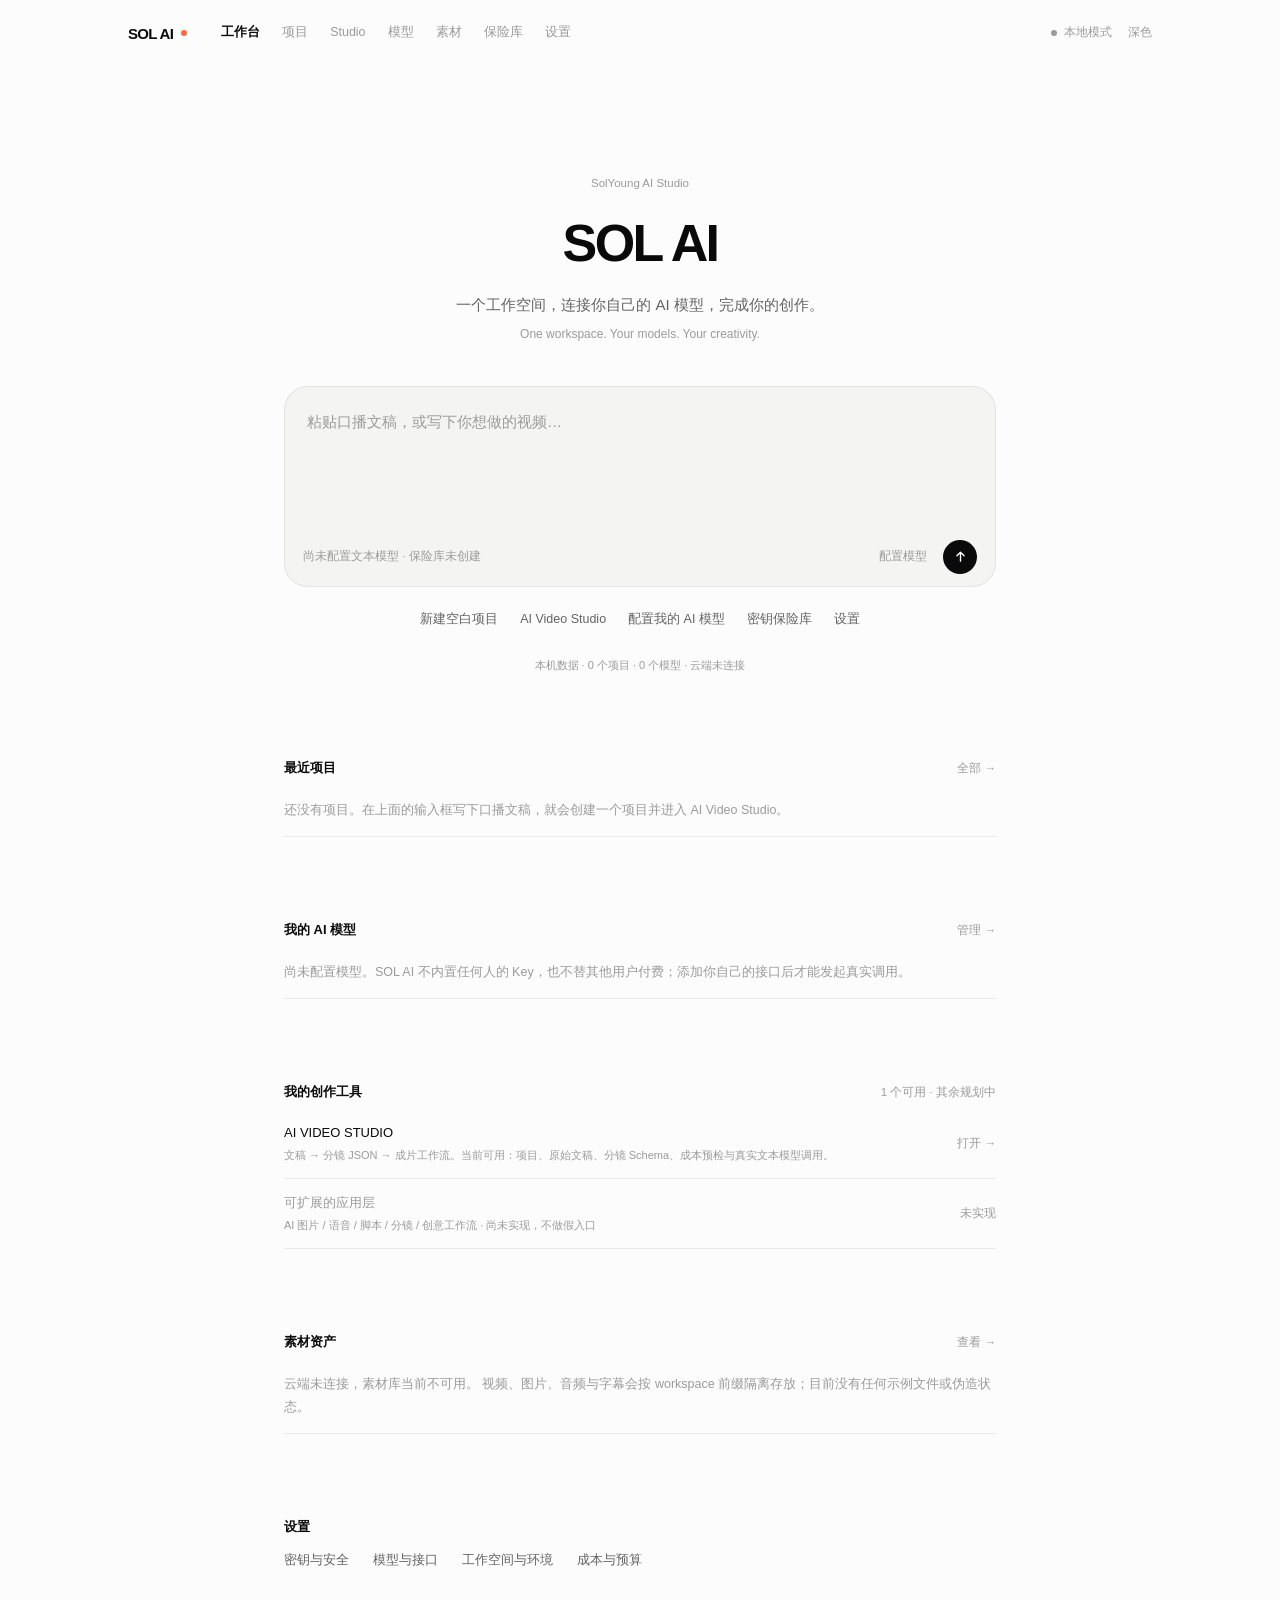
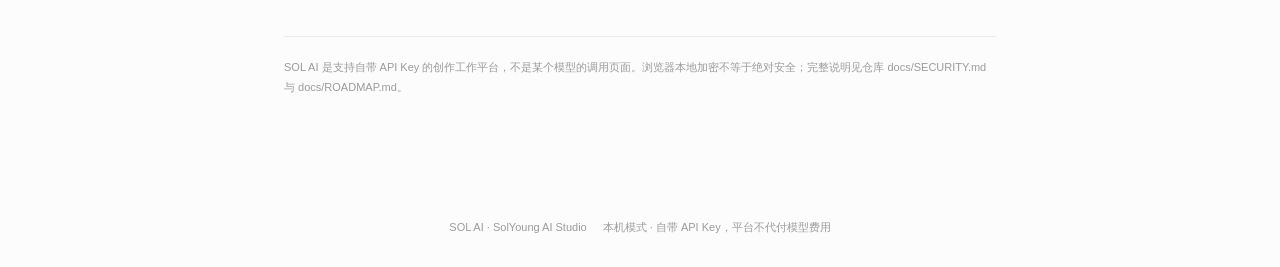
==== index.html @ acb5fea0 "deploy: SOL AI build 2026-11-08T14:30:16.575Z" ====
<!doctype html>
<html lang="zh-CN">
  <head>
    <meta charset="UTF-8" />
    <meta name="viewport" content="width=device-width, initial-scale=1.0" />
    <meta name="theme-color" content="#FCFCFC" />
    <meta name="description" content="SOL AI — SolYoung AI Studio. One workspace. Your models. Your creativity. A BYOK AI creation platform." />
    <title>SOL AI — SolYoung AI Studio</title>
    <!-- System font stack only: no external font requests, no render-blocking downloads. -->
    <link rel="icon" href="data:image/svg+xml,%3Csvg xmlns='http://www.w3.org/2000/svg' viewBox='0 0 32 32'%3E%3Crect width='32' height='32' rx='8' fill='%230A0A0A'/%3E%3Ccircle cx='16' cy='16' r='7' fill='none' stroke='%23FCFCFC' stroke-width='2'/%3E%3C/svg%3E" />
    <script type="module" crossorigin src="/assets/index-BWd-S0ZY.js"></script>
    <link rel="stylesheet" crossorigin href="/assets/index-D6y4EsWR.css">
  </head>
  <body>
    <div id="root"></div>
  </body>
</html>
---- assets/index-D6y4EsWR.css ----
:root{--bg: #fcfcfc;--bg-soft: #f4f4f3;--bg-raised: #f7f7f6;--surface: #ffffff;--ink: #0a0a0a;--ink-soft: #636363;--ink-faint: #9b9b9b;--line: rgba(0, 0, 0, .07);--line-strong: rgba(0, 0, 0, .14);--accent: #0a0a0a;--accent-hover: #333333;--on-accent: #ffffff;--accent-bright: #ff6a3d;--accent-wash: transparent;--accent-line: var(--line-strong);--ok: #2c6b4b;--ok-wash: transparent;--warn: #8a6a20;--warn-wash: transparent;--err: #b23b32;--err-wash: transparent;--font-display: "Inter", -apple-system, BlinkMacSystemFont, "Segoe UI", "PingFang SC", "Hiragino Sans GB", "Microsoft YaHei", sans-serif;--font-body: "Inter", -apple-system, BlinkMacSystemFont, "Segoe UI", "PingFang SC", "Hiragino Sans GB", "Microsoft YaHei", sans-serif;--font-serif: var(--font-body);--font-mono: ui-monospace, "SF Mono", SFMono-Regular, Menlo, Consolas, monospace;--ease: cubic-bezier(.22, 1, .36, 1);--t-fast: .16s var(--ease);--t-mid: .28s var(--ease);--radius: 12px}:root[data-theme=dark]{--bg: #0b0b0b;--bg-soft: #171717;--bg-raised: #141414;--surface: #101010;--ink: #f5f5f4;--ink-soft: #a1a1a1;--ink-faint: #707070;--line: rgba(255, 255, 255, .09);--line-strong: rgba(255, 255, 255, .18);--accent: #f5f5f4;--accent-hover: #d4d4d4;--on-accent: #0b0b0b;--ok: #7dbf9c;--warn: #d8b56a;--err: #ef8b82}*{box-sizing:border-box}html,body,#root{height:100%}body{margin:0;background:var(--bg);color:var(--ink);font-family:var(--font-body);font-size:14px;font-weight:400;line-height:1.7;-webkit-font-smoothing:antialiased;text-rendering:optimizeLegibility;transition:background var(--t-mid),color var(--t-mid)}::selection{background:var(--ink);color:var(--bg)}a{color:inherit;text-decoration:none}button,input,select,textarea{font:inherit;color:inherit}button{cursor:pointer;background:none;border:0;padding:0}button:disabled{cursor:not-allowed;opacity:.4}:focus-visible{outline:2px solid var(--ink-soft);outline-offset:3px;border-radius:4px}.display{font-family:var(--font-display);font-weight:600;line-height:1.18;letter-spacing:-.035em}.serif{font-family:var(--font-body);font-weight:400}.mono{font-family:var(--font-mono);font-size:.92em}.eyebrow{font-family:var(--font-body);font-weight:500;font-size:11.5px;letter-spacing:0;text-transform:none;color:var(--ink-faint)}.accent{color:var(--accent)}.muted{color:var(--ink-soft)}.faint{color:var(--ink-faint)}.shell{display:flex;flex-direction:column;min-height:100%}.topbar{position:sticky;top:0;z-index:20;background:color-mix(in srgb,var(--bg) 88%,transparent);-webkit-backdrop-filter:blur(12px);backdrop-filter:blur(12px)}.topbar-inner{max-width:1080px;margin:0 auto;height:66px;padding:0 28px;display:flex;align-items:center;gap:34px}.brand{display:flex;align-items:center;gap:8px;flex:0 0 auto}.brand-wordmark{font-size:15px;font-weight:700;letter-spacing:-.045em;line-height:1}.brand-dot{width:6px;height:6px;border-radius:50%;background:var(--accent-bright);flex:0 0 auto}.topnav{display:flex;align-items:center;gap:22px;flex:1;min-width:0}.topnav-item{font-size:12.5px;color:var(--ink-faint);white-space:nowrap;transition:color var(--t-fast)}.topnav-item:hover{color:var(--ink-soft)}.topnav-item.active{color:var(--ink);font-weight:600}.topmeta{display:flex;align-items:center;gap:16px;flex:0 0 auto}.topmeta-status{display:flex;align-items:center;gap:7px;font-size:11.5px;color:var(--ink-faint)}.topmeta-dot{width:6px;height:6px;border-radius:50%;background:var(--ink-faint)}.topmeta-dot.on{background:var(--ok)}.topmeta-dot.warn{background:var(--warn)}.text-btn{font-size:11.5px;color:var(--ink-faint);transition:color var(--t-fast);white-space:nowrap}.text-btn:hover{color:var(--ink)}.content{width:100%;max-width:760px;margin:0 auto;padding:68px 24px 120px;flex:1}.content-home{padding-top:clamp(76px,12vh,148px)}.site-foot{max-width:1080px;margin:0 auto;padding:0 28px 30px;display:flex;justify-content:space-between;gap:16px;font-size:11px;color:var(--ink-faint)}.page-head{margin-bottom:48px}.page-head>.eyebrow{display:none}.page-title{font-size:30px;font-weight:600;letter-spacing:-.035em;line-height:1.2;margin:0 0 12px}.page-lede{color:var(--ink-soft);font-size:13.5px;max-width:640px;line-height:1.85;margin:0}.home-hero{text-align:center;margin-bottom:42px}.home-kicker{font-size:11.5px;color:var(--ink-faint);margin-bottom:22px}.home-title{font-size:clamp(38px,6vw,52px);font-weight:600;letter-spacing:-.05em;line-height:1.06;margin:0 0 20px}.home-sub{font-size:15px;color:var(--ink-soft);line-height:1.8;margin:0}.home-sub-en{font-size:12px;color:var(--ink-faint);margin:6px 0 0}.composer{border:1px solid var(--line);background:var(--bg-soft);border-radius:24px;padding:18px 18px 12px;transition:border-color var(--t-fast),box-shadow var(--t-fast)}.composer:focus-within{border-color:var(--line-strong);box-shadow:0 0 0 4px #00000006}.composer-input{width:100%;min-height:92px;padding:4px 4px 8px;border:0;outline:none;background:transparent;resize:none;font-family:var(--font-body);font-size:15px;line-height:1.75;color:var(--ink)}.composer-input::placeholder{color:var(--ink-faint)}.composer-bar{display:flex;align-items:center;justify-content:space-between;gap:12px;padding-top:10px}.composer-meta{font-size:11.5px;color:var(--ink-faint)}.composer-actions{display:flex;align-items:center;gap:16px}.composer-send{width:34px;height:34px;border-radius:50%;flex:0 0 auto;background:var(--accent);color:var(--on-accent);display:grid;place-items:center;transition:background var(--t-fast)}.composer-send:hover:not(:disabled){background:var(--accent-hover)}.composer-send svg{width:17px;height:17px}.home-links{display:flex;flex-wrap:wrap;justify-content:center;gap:22px;margin-top:22px}.home-link{font-size:12.5px;color:var(--ink-soft);transition:color var(--t-fast)}.home-link:hover{color:var(--ink);text-decoration:underline;text-underline-offset:4px}.home-status{text-align:center;font-size:11px;color:var(--ink-faint);margin-top:26px}.home-error{text-align:center;font-size:12px;color:var(--err);margin-top:10px}.home-block{margin-top:82px}.home-block-head{display:flex;align-items:baseline;justify-content:space-between;gap:16px;margin-bottom:6px}.home-block-title{font-size:13px;font-weight:600;letter-spacing:0;margin:0}.home-block-more{font-size:11.5px;color:var(--ink-faint)}.home-row{display:flex;align-items:center;gap:14px;padding:13px 0;border-bottom:1px solid var(--line)}.home-row-main{flex:1;min-width:0}.home-row-name{font-size:13px;font-weight:500}.home-row-meta{font-size:11px;color:var(--ink-faint);margin-top:2px;overflow:hidden;text-overflow:ellipsis;white-space:nowrap}.home-row-action{font-size:11.5px;color:var(--ink-faint);flex:0 0 auto}.home-row-action:hover{color:var(--ink)}.home-empty{font-size:12.5px;color:var(--ink-faint);line-height:1.85;padding:14px 0;border-bottom:1px solid var(--line);margin:0}.home-foot{font-size:11px;color:var(--ink-faint);line-height:1.9;margin-top:64px;padding-top:20px;border-top:1px solid var(--line)}.section{margin-bottom:56px}.section-head{display:flex;align-items:baseline;justify-content:space-between;gap:16px;padding-bottom:10px;border-bottom:1px solid var(--line);margin-bottom:18px}.section-title{font-family:var(--font-body);font-size:13px;font-weight:600;letter-spacing:0;margin:0}.section-title .num{display:none}.section-aside{font-size:11.5px;color:var(--ink-faint)}.grid-2{display:grid;grid-template-columns:repeat(2,minmax(0,1fr));gap:30px 36px}.grid-3{display:grid;grid-template-columns:repeat(3,minmax(0,1fr));gap:24px}.grid-4{display:grid;grid-template-columns:repeat(4,minmax(0,1fr));gap:12px}.tool-card{border:0;background:transparent;padding:0;border-radius:0;display:flex;flex-direction:column;gap:8px;min-height:0;text-align:left;transition:none}.tool-card:hover{transform:none;border-color:transparent}.tool-card.primary{border-left:0}.tool-card-tag{display:none}.tool-card-title{font-family:var(--font-body);font-size:15px;font-weight:600;letter-spacing:-.01em;margin:0}.tool-card-desc{color:var(--ink-soft);font-size:12.5px;line-height:1.85}.tool-card-foot{display:flex;align-items:center;justify-content:flex-start;gap:12px;margin-top:4px;padding-top:0;border-top:0}.row{display:flex;align-items:center;gap:16px;padding:16px 0;border-bottom:1px solid var(--line)}.row:last-child{border-bottom:0}.row:hover{background:transparent}.row-main{flex:1;min-width:0}.row-name{font-weight:500;font-size:13.5px;display:flex;align-items:center;gap:9px;flex-wrap:wrap}.row-meta{font-size:11px;color:var(--ink-faint);font-family:var(--font-mono);margin-top:4px;overflow:hidden;text-overflow:ellipsis;white-space:nowrap}.row-actions{display:flex;gap:8px;flex:0 0 auto}.empty{padding:26px 0;text-align:left;color:var(--ink-soft)}.empty-title{font-family:var(--font-body);font-size:13.5px;font-weight:600;color:var(--ink);margin-bottom:6px}.empty-desc{font-size:12.5px;line-height:1.85;max-width:520px;margin:0 0 16px}.btn{display:inline-flex;align-items:center;justify-content:center;gap:8px;padding:9px 18px;border:1px solid var(--line-strong);border-radius:999px;font-size:12.5px;font-weight:500;letter-spacing:0;background:transparent;color:var(--ink);transition:border-color var(--t-fast),background var(--t-fast),color var(--t-fast);white-space:nowrap}.btn:hover:not(:disabled){border-color:var(--ink);background:transparent}.btn-primary{background:var(--accent);border-color:var(--accent);color:var(--on-accent)}.btn-primary:hover:not(:disabled){background:var(--accent-hover);border-color:var(--accent-hover)}.btn-ghost{border-color:transparent;color:var(--ink-soft)}.btn-ghost:hover:not(:disabled){color:var(--ink);background:transparent;border-color:transparent}.btn-danger{color:var(--err);border-color:var(--line-strong)}.btn-danger:hover:not(:disabled){border-color:var(--err);background:transparent}.btn-sm{padding:6px 13px;font-size:11.5px}.btn-lg{padding:12px 24px;font-size:13px}.field{display:block;margin-bottom:20px}.field-label{display:flex;align-items:baseline;justify-content:space-between;gap:10px;font-size:12px;font-weight:500;letter-spacing:0;margin-bottom:8px}.field-hint{font-weight:400;color:var(--ink-faint);font-size:11px;letter-spacing:0}.input,.select,.textarea{width:100%;padding:11px 13px;background:var(--surface);border:1px solid var(--line-strong);border-radius:12px;font-size:13px;transition:border-color var(--t-fast)}.input:focus,.select:focus,.textarea:focus{outline:none;border-color:var(--ink-soft)}.input::placeholder,.textarea::placeholder{color:var(--ink-faint)}.textarea{resize:vertical;min-height:110px;line-height:1.8;font-family:var(--font-body);font-size:13px}.select{-webkit-appearance:none;-moz-appearance:none;appearance:none;background-image:linear-gradient(45deg,transparent 50%,var(--ink-soft) 50%),linear-gradient(135deg,var(--ink-soft) 50%,transparent 50%);background-position:calc(100% - 16px) 50%,calc(100% - 11px) 50%;background-size:5px 5px,5px 5px;background-repeat:no-repeat;padding-right:32px}.check-grid{display:grid;grid-template-columns:repeat(2,minmax(0,1fr));gap:10px 18px}.check{display:flex;align-items:flex-start;gap:9px;font-size:12.5px;line-height:1.55;cursor:pointer}.check input{margin:3px 0 0;accent-color:var(--ink);flex:0 0 auto}.check small{display:block;color:var(--ink-faint);font-size:10.5px}.pill{display:inline-flex;align-items:center;gap:5px;padding:2px 9px;border-radius:999px;font-family:var(--font-body);font-size:10.5px;letter-spacing:0;border:1px solid var(--line);color:var(--ink-faint);background:transparent;text-transform:none;white-space:nowrap}.pill.ok{color:var(--ok);border-color:var(--line);background:transparent}.pill.warn{color:var(--warn);border-color:var(--line);background:transparent}.pill.err{color:var(--err);border-color:var(--line);background:transparent}.pill.accent{color:var(--ink-soft);border-color:var(--line);background:transparent}.callout{border:0;border-bottom:1px solid var(--line);background:transparent;padding:0 0 18px;font-size:12.5px;line-height:1.9;color:var(--ink-soft);margin-bottom:32px}.callout strong{color:var(--ink);font-weight:600}.callout.neutral{border-bottom-color:var(--line);background:transparent}.result-box{border:0;background:var(--bg-soft);border-radius:14px;padding:16px 18px;font-family:var(--font-mono);font-size:11.5px;line-height:1.9;color:var(--ink-soft);white-space:pre-wrap;word-break:break-word;margin-top:16px}.overlay{position:fixed;top:0;right:0;bottom:0;left:0;z-index:100;background:#0a0a0a57;display:flex;align-items:flex-start;justify-content:center;padding:8vh 20px 40px;overflow-y:auto;animation:fade .18s var(--ease)}.modal{width:min(620px,100%);background:var(--surface);border:1px solid var(--line);border-radius:20px;box-shadow:0 18px 60px #0000001f;animation:rise .24s var(--ease)}.modal-head{padding:24px 28px 16px;border-bottom:1px solid var(--line);display:flex;justify-content:space-between;align-items:flex-start;gap:16px}.modal-title{font-family:var(--font-body);font-size:17px;font-weight:600;letter-spacing:-.02em}.modal-sub{font-size:12px;color:var(--ink-soft);margin-top:6px;line-height:1.7}.modal-body{padding:24px 28px}.modal-foot{padding:16px 28px;border-top:1px solid var(--line);display:flex;justify-content:flex-end;gap:9px}.modal-close{font-size:20px;line-height:1;color:var(--ink-faint);padding:0 4px}.modal-close:hover{color:var(--ink)}@keyframes fade{0%{opacity:0}to{opacity:1}}@keyframes rise{0%{opacity:0;transform:translateY(8px)}to{opacity:1;transform:none}}.divider{height:1px;background:var(--line);margin:40px 0}.kv{display:grid;grid-template-columns:160px 1fr;gap:9px 18px;font-size:12.5px}.kv dt{color:var(--ink-faint)}.kv dd{margin:0;word-break:break-all}.notice{font-size:11px;color:var(--ink-faint);line-height:1.9;border-top:1px solid var(--line);padding-top:16px;margin-top:40px}.stat-grid{display:grid;grid-template-columns:repeat(4,1fr);border:0}.stat{padding:0 16px 0 0}.stat+.stat{border-left:0}.stat-val{font-family:var(--font-body);font-size:22px;font-weight:600;letter-spacing:-.035em}.stat-lbl{font-size:11px;color:var(--ink-faint);margin-top:2px}.stage-list{counter-reset:stage}.stage{display:flex;gap:12px;padding:12px 0;border-bottom:1px solid var(--line);font-size:12.5px}.stage:last-child{border-bottom:0}.stage-n{font-family:var(--font-mono);font-size:10px;color:var(--ink-faint);padding-top:3px;width:22px;flex:0 0 auto}.stage-b{flex:1}.stage-t{font-weight:500}.stage-d{color:var(--ink-faint);font-size:11.5px;margin-top:1px}@media(max-width:900px){.topbar-inner{gap:20px;padding:0 18px}.topnav{gap:14px;overflow-x:auto;scrollbar-width:none}.topnav::-webkit-scrollbar{display:none}.topnav-item{font-size:12px}.content{padding:44px 20px 90px}.content-home{padding-top:68px}.grid-2{grid-template-columns:1fr}.grid-3,.grid-4{grid-template-columns:repeat(2,minmax(0,1fr))}.stat-grid{grid-template-columns:repeat(2,1fr);row-gap:20px}.kv{grid-template-columns:1fr;gap:2px}.kv dd{margin-bottom:9px}.site-foot{padding:0 20px 26px}}@media(max-width:560px){.topmeta-status{display:none}.grid-4{grid-template-columns:1fr}.home-links{gap:14px}.site-foot{flex-direction:column;gap:4px}}@media(prefers-reduced-motion:reduce){*,*:before,*:after{animation-duration:.01ms!important;transition-duration:.01ms!important}}
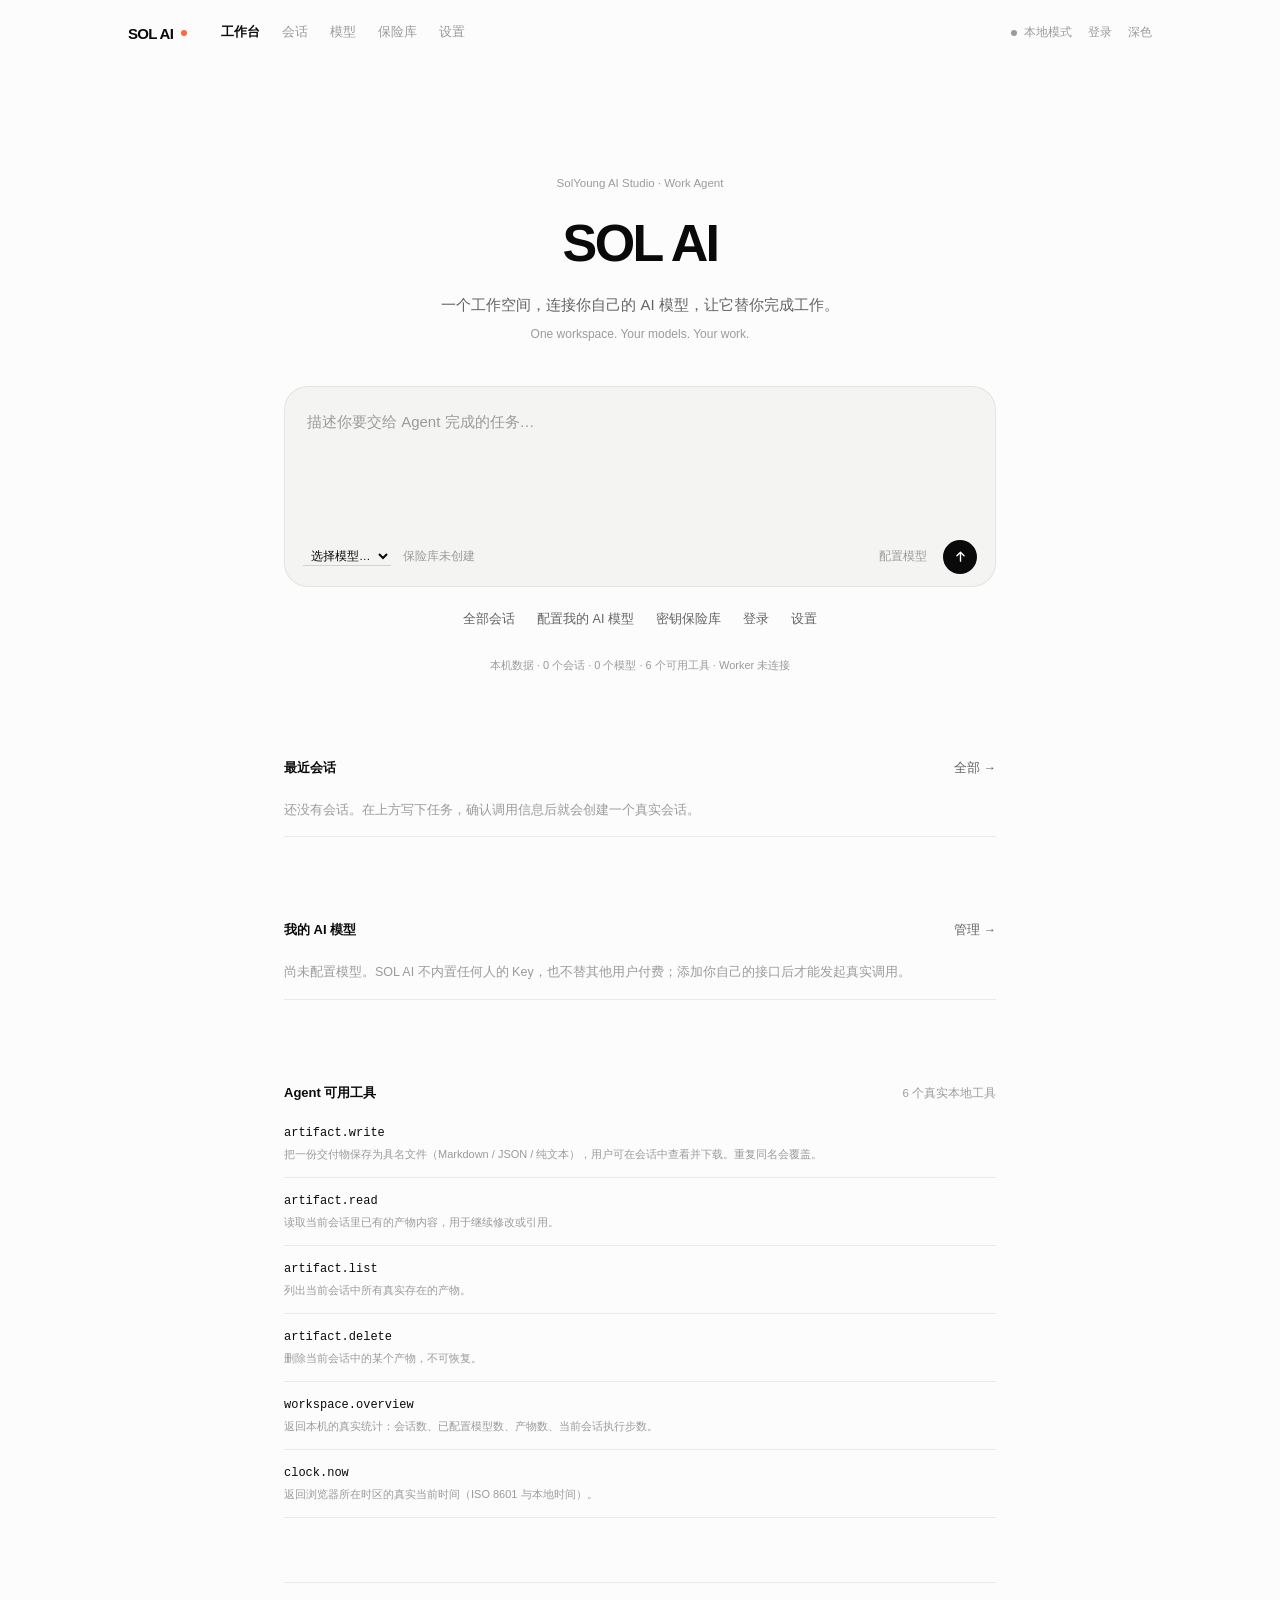
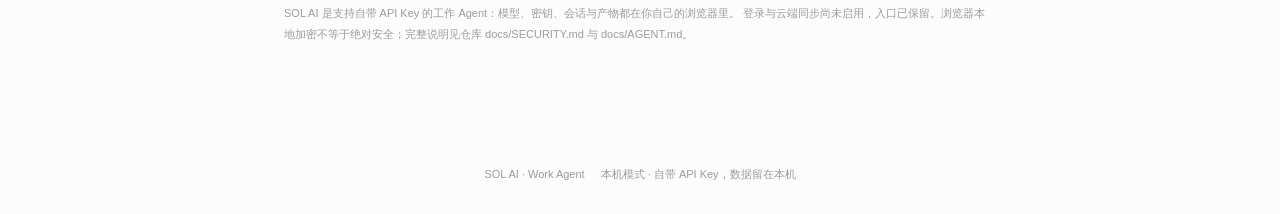
==== commit 700210f7: "deploy: SOL AI build 2026-11-24T16:06:57.907Z" ====
--- a/index.html
+++ b/index.html
@@ -4,12 +4,12 @@
     <meta charset="UTF-8" />
     <meta name="viewport" content="width=device-width, initial-scale=1.0" />
     <meta name="theme-color" content="#FCFCFC" />
-    <meta name="description" content="SOL AI — SolYoung AI Studio. One workspace. Your models. Your creativity. A BYOK AI creation platform." />
-    <title>SOL AI — SolYoung AI Studio</title>
+    <meta name="description" content="SOL AI — a Work Agent powered by your own AI models. One workspace. Your models. Your work." />
+    <title>SOL AI — Work Agent</title>
     <!-- System font stack only: no external font requests, no render-blocking downloads. -->
     <link rel="icon" href="data:image/svg+xml,%3Csvg xmlns='http://www.w3.org/2000/svg' viewBox='0 0 32 32'%3E%3Crect width='32' height='32' rx='8' fill='%230A0A0A'/%3E%3Ccircle cx='16' cy='16' r='7' fill='none' stroke='%23FCFCFC' stroke-width='2'/%3E%3C/svg%3E" />
-    <script type="module" crossorigin src="/assets/index-BWd-S0ZY.js"></script>
-    <link rel="stylesheet" crossorigin href="/assets/index-D6y4EsWR.css">
+    <script type="module" crossorigin src="/assets/index-DXUr5yFi.js"></script>
+    <link rel="stylesheet" crossorigin href="/assets/index-D0hqW99A.css">
   </head>
   <body>
     <div id="root"></div>
--- a/assets/index-D0hqW99A.css
+++ b/assets/index-D0hqW99A.css
@@ -0,0 +1 @@
+:root{--bg: #fcfcfc;--bg-soft: #f4f4f3;--bg-raised: #f7f7f6;--surface: #ffffff;--ink: #0a0a0a;--ink-soft: #636363;--ink-faint: #9b9b9b;--line: rgba(0, 0, 0, .07);--line-strong: rgba(0, 0, 0, .14);--accent: #0a0a0a;--accent-hover: #333333;--on-accent: #ffffff;--accent-bright: #ff6a3d;--accent-wash: transparent;--accent-line: var(--line-strong);--ok: #2c6b4b;--ok-wash: transparent;--warn: #8a6a20;--warn-wash: transparent;--err: #b23b32;--err-wash: transparent;--font-display: "Inter", -apple-system, BlinkMacSystemFont, "Segoe UI", "PingFang SC", "Hiragino Sans GB", "Microsoft YaHei", sans-serif;--font-body: "Inter", -apple-system, BlinkMacSystemFont, "Segoe UI", "PingFang SC", "Hiragino Sans GB", "Microsoft YaHei", sans-serif;--font-serif: var(--font-body);--font-mono: ui-monospace, "SF Mono", SFMono-Regular, Menlo, Consolas, monospace;--ease: cubic-bezier(.22, 1, .36, 1);--t-fast: .16s var(--ease);--t-mid: .28s var(--ease);--radius: 12px}:root[data-theme=dark]{--bg: #0b0b0b;--bg-soft: #171717;--bg-raised: #141414;--surface: #101010;--ink: #f5f5f4;--ink-soft: #a1a1a1;--ink-faint: #707070;--line: rgba(255, 255, 255, .09);--line-strong: rgba(255, 255, 255, .18);--accent: #f5f5f4;--accent-hover: #d4d4d4;--on-accent: #0b0b0b;--ok: #7dbf9c;--warn: #d8b56a;--err: #ef8b82}*{box-sizing:border-box}html,body,#root{height:100%}body{margin:0;background:var(--bg);color:var(--ink);font-family:var(--font-body);font-size:14px;font-weight:400;line-height:1.7;-webkit-font-smoothing:antialiased;text-rendering:optimizeLegibility;transition:background var(--t-mid),color var(--t-mid)}::selection{background:var(--ink);color:var(--bg)}a{color:inherit;text-decoration:none}button,input,select,textarea{font:inherit;color:inherit}button{cursor:pointer;background:none;border:0;padding:0}button:disabled{cursor:not-allowed;opacity:.4}:focus-visible{outline:2px solid var(--ink-soft);outline-offset:3px;border-radius:4px}.display{font-family:var(--font-display);font-weight:600;line-height:1.18;letter-spacing:-.035em}.serif{font-family:var(--font-body);font-weight:400}.mono{font-family:var(--font-mono);font-size:.92em}.eyebrow{font-family:var(--font-body);font-weight:500;font-size:11.5px;letter-spacing:0;text-transform:none;color:var(--ink-faint)}.accent{color:var(--accent)}.muted{color:var(--ink-soft)}.faint{color:var(--ink-faint)}.shell{display:flex;flex-direction:column;min-height:100%}.topbar{position:sticky;top:0;z-index:20;background:color-mix(in srgb,var(--bg) 88%,transparent);-webkit-backdrop-filter:blur(12px);backdrop-filter:blur(12px)}.topbar-inner{max-width:1080px;margin:0 auto;height:66px;padding:0 28px;display:flex;align-items:center;gap:34px}.brand{display:flex;align-items:center;gap:8px;flex:0 0 auto}.brand-wordmark{font-size:15px;font-weight:700;letter-spacing:-.045em;line-height:1}.brand-dot{width:6px;height:6px;border-radius:50%;background:var(--accent-bright);flex:0 0 auto}.topnav{display:flex;align-items:center;gap:22px;flex:1;min-width:0}.topnav-item{font-size:12.5px;color:var(--ink-faint);white-space:nowrap;transition:color var(--t-fast)}.topnav-item:hover{color:var(--ink-soft)}.topnav-item.active{color:var(--ink);font-weight:600}.topmeta{display:flex;align-items:center;gap:16px;flex:0 0 auto}.topmeta-status{display:flex;align-items:center;gap:7px;font-size:11.5px;color:var(--ink-faint)}.topmeta-dot{width:6px;height:6px;border-radius:50%;background:var(--ink-faint)}.topmeta-dot.on{background:var(--ok)}.topmeta-dot.warn{background:var(--warn)}.text-btn{font-size:11.5px;color:var(--ink-faint);transition:color var(--t-fast);white-space:nowrap}.text-btn:hover{color:var(--ink)}.content{width:100%;max-width:760px;margin:0 auto;padding:68px 24px 120px;flex:1}.content-home{padding-top:clamp(76px,12vh,148px)}.site-foot{max-width:1080px;margin:0 auto;padding:0 28px 30px;display:flex;justify-content:space-between;gap:16px;font-size:11px;color:var(--ink-faint)}.page-head{margin-bottom:48px}.page-head>.eyebrow{display:none}.page-title{font-size:30px;font-weight:600;letter-spacing:-.035em;line-height:1.2;margin:0 0 12px}.page-lede{color:var(--ink-soft);font-size:13.5px;max-width:640px;line-height:1.85;margin:0}.home-hero{text-align:center;margin-bottom:42px}.home-kicker{font-size:11.5px;color:var(--ink-faint);margin-bottom:22px}.home-title{font-size:clamp(38px,6vw,52px);font-weight:600;letter-spacing:-.05em;line-height:1.06;margin:0 0 20px}.home-sub{font-size:15px;color:var(--ink-soft);line-height:1.8;margin:0}.home-sub-en{font-size:12px;color:var(--ink-faint);margin:6px 0 0}.composer{border:1px solid var(--line);background:var(--bg-soft);border-radius:24px;padding:18px 18px 12px;transition:border-color var(--t-fast),box-shadow var(--t-fast)}.composer:focus-within{border-color:var(--line-strong);box-shadow:0 0 0 4px #00000006}.composer-input{width:100%;min-height:92px;padding:4px 4px 8px;border:0;outline:none;background:transparent;resize:none;font-family:var(--font-body);font-size:15px;line-height:1.75;color:var(--ink)}.composer-input::placeholder{color:var(--ink-faint)}.composer-bar{display:flex;align-items:center;justify-content:space-between;gap:12px;padding-top:10px}.composer-meta{font-size:11.5px;color:var(--ink-faint)}.composer-actions{display:flex;align-items:center;gap:16px}.composer-send{width:34px;height:34px;border-radius:50%;flex:0 0 auto;background:var(--accent);color:var(--on-accent);display:grid;place-items:center;transition:background var(--t-fast)}.composer-send:hover:not(:disabled){background:var(--accent-hover)}.composer-send svg{width:17px;height:17px}.home-links{display:flex;flex-wrap:wrap;justify-content:center;gap:22px;margin-top:22px}.home-link{font-size:12.5px;color:var(--ink-soft);transition:color var(--t-fast)}.home-link:hover{color:var(--ink);text-decoration:underline;text-underline-offset:4px}.home-status{text-align:center;font-size:11px;color:var(--ink-faint);margin-top:26px}.home-error{text-align:center;font-size:12px;color:var(--err);margin-top:10px}.home-block{margin-top:82px}.home-block-head{display:flex;align-items:baseline;justify-content:space-between;gap:16px;margin-bottom:6px}.home-block-title{font-size:13px;font-weight:600;letter-spacing:0;margin:0}.home-block-more{font-size:11.5px;color:var(--ink-faint)}.home-row{display:flex;align-items:center;gap:14px;padding:13px 0;border-bottom:1px solid var(--line)}.home-row-main{flex:1;min-width:0}.home-row-name{font-size:13px;font-weight:500}.home-row-meta{font-size:11px;color:var(--ink-faint);margin-top:2px;overflow:hidden;text-overflow:ellipsis;white-space:nowrap}.home-row-action{font-size:11.5px;color:var(--ink-faint);flex:0 0 auto}.home-row-action:hover{color:var(--ink)}.home-empty{font-size:12.5px;color:var(--ink-faint);line-height:1.85;padding:14px 0;border-bottom:1px solid var(--line);margin:0}.home-foot{font-size:11px;color:var(--ink-faint);line-height:1.9;margin-top:64px;padding-top:20px;border-top:1px solid var(--line)}.section{margin-bottom:56px}.section-head{display:flex;align-items:baseline;justify-content:space-between;gap:16px;padding-bottom:10px;border-bottom:1px solid var(--line);margin-bottom:18px}.section-title{font-family:var(--font-body);font-size:13px;font-weight:600;letter-spacing:0;margin:0}.section-title .num{display:none}.section-aside{font-size:11.5px;color:var(--ink-faint)}.grid-2{display:grid;grid-template-columns:repeat(2,minmax(0,1fr));gap:30px 36px}.grid-3{display:grid;grid-template-columns:repeat(3,minmax(0,1fr));gap:24px}.grid-4{display:grid;grid-template-columns:repeat(4,minmax(0,1fr));gap:12px}.tool-card{border:0;background:transparent;padding:0;border-radius:0;display:flex;flex-direction:column;gap:8px;min-height:0;text-align:left;transition:none}.tool-card:hover{transform:none;border-color:transparent}.tool-card.primary{border-left:0}.tool-card-tag{display:none}.tool-card-title{font-family:var(--font-body);font-size:15px;font-weight:600;letter-spacing:-.01em;margin:0}.tool-card-desc{color:var(--ink-soft);font-size:12.5px;line-height:1.85}.tool-card-foot{display:flex;align-items:center;justify-content:flex-start;gap:12px;margin-top:4px;padding-top:0;border-top:0}.row{display:flex;align-items:center;gap:16px;padding:16px 0;border-bottom:1px solid var(--line)}.row:last-child{border-bottom:0}.row:hover{background:transparent}.row-main{flex:1;min-width:0}.row-name{font-weight:500;font-size:13.5px;display:flex;align-items:center;gap:9px;flex-wrap:wrap}.row-meta{font-size:11px;color:var(--ink-faint);font-family:var(--font-mono);margin-top:4px;overflow:hidden;text-overflow:ellipsis;white-space:nowrap}.row-actions{display:flex;gap:8px;flex:0 0 auto}.empty{padding:26px 0;text-align:left;color:var(--ink-soft)}.empty-title{font-family:var(--font-body);font-size:13.5px;font-weight:600;color:var(--ink);margin-bottom:6px}.empty-desc{font-size:12.5px;line-height:1.85;max-width:520px;margin:0 0 16px}.btn{display:inline-flex;align-items:center;justify-content:center;gap:8px;padding:9px 18px;border:1px solid var(--line-strong);border-radius:999px;font-size:12.5px;font-weight:500;letter-spacing:0;background:transparent;color:var(--ink);transition:border-color var(--t-fast),background var(--t-fast),color var(--t-fast);white-space:nowrap}.btn:hover:not(:disabled){border-color:var(--ink);background:transparent}.btn-primary{background:var(--accent);border-color:var(--accent);color:var(--on-accent)}.btn-primary:hover:not(:disabled){background:var(--accent-hover);border-color:var(--accent-hover)}.btn-ghost{border-color:transparent;color:var(--ink-soft)}.btn-ghost:hover:not(:disabled){color:var(--ink);background:transparent;border-color:transparent}.btn-danger{color:var(--err);border-color:var(--line-strong)}.btn-danger:hover:not(:disabled){border-color:var(--err);background:transparent}.btn-sm{padding:6px 13px;font-size:11.5px}.btn-lg{padding:12px 24px;font-size:13px}.field{display:block;margin-bottom:20px}.field-label{display:flex;align-items:baseline;justify-content:space-between;gap:10px;font-size:12px;font-weight:500;letter-spacing:0;margin-bottom:8px}.field-hint{font-weight:400;color:var(--ink-faint);font-size:11px;letter-spacing:0}.input,.select,.textarea{width:100%;padding:11px 13px;background:var(--surface);border:1px solid var(--line-strong);border-radius:12px;font-size:13px;transition:border-color var(--t-fast)}.input:focus,.select:focus,.textarea:focus{outline:none;border-color:var(--ink-soft)}.input::placeholder,.textarea::placeholder{color:var(--ink-faint)}.textarea{resize:vertical;min-height:110px;line-height:1.8;font-family:var(--font-body);font-size:13px}.select{-webkit-appearance:none;-moz-appearance:none;appearance:none;background-image:linear-gradient(45deg,transparent 50%,var(--ink-soft) 50%),linear-gradient(135deg,var(--ink-soft) 50%,transparent 50%);background-position:calc(100% - 16px) 50%,calc(100% - 11px) 50%;background-size:5px 5px,5px 5px;background-repeat:no-repeat;padding-right:32px}.check-grid{display:grid;grid-template-columns:repeat(2,minmax(0,1fr));gap:10px 18px}.check{display:flex;align-items:flex-start;gap:9px;font-size:12.5px;line-height:1.55;cursor:pointer}.check input{margin:3px 0 0;accent-color:var(--ink);flex:0 0 auto}.check small{display:block;color:var(--ink-faint);font-size:10.5px}.pill{display:inline-flex;align-items:center;gap:5px;padding:2px 9px;border-radius:999px;font-family:var(--font-body);font-size:10.5px;letter-spacing:0;border:1px solid var(--line);color:var(--ink-faint);background:transparent;text-transform:none;white-space:nowrap}.pill.ok{color:var(--ok);border-color:var(--line);background:transparent}.pill.warn{color:var(--warn);border-color:var(--line);background:transparent}.pill.err{color:var(--err);border-color:var(--line);background:transparent}.pill.accent{color:var(--ink-soft);border-color:var(--line);background:transparent}.callout{border:0;border-bottom:1px solid var(--line);background:transparent;padding:0 0 18px;font-size:12.5px;line-height:1.9;color:var(--ink-soft);margin-bottom:32px}.callout strong{color:var(--ink);font-weight:600}.callout.neutral{border-bottom-color:var(--line);background:transparent}.result-box{border:0;background:var(--bg-soft);border-radius:14px;padding:16px 18px;font-family:var(--font-mono);font-size:11.5px;line-height:1.9;color:var(--ink-soft);white-space:pre-wrap;word-break:break-word;margin-top:16px}.overlay{position:fixed;top:0;right:0;bottom:0;left:0;z-index:100;background:#0a0a0a57;display:flex;align-items:flex-start;justify-content:center;padding:8vh 20px 40px;overflow-y:auto;animation:fade .18s var(--ease)}.modal{width:min(620px,100%);background:var(--surface);border:1px solid var(--line);border-radius:20px;box-shadow:0 18px 60px #0000001f;animation:rise .24s var(--ease)}.modal-head{padding:24px 28px 16px;border-bottom:1px solid var(--line);display:flex;justify-content:space-between;align-items:flex-start;gap:16px}.modal-title{font-family:var(--font-body);font-size:17px;font-weight:600;letter-spacing:-.02em}.modal-sub{font-size:12px;color:var(--ink-soft);margin-top:6px;line-height:1.7}.modal-body{padding:24px 28px}.modal-foot{padding:16px 28px;border-top:1px solid var(--line);display:flex;justify-content:flex-end;gap:9px}.modal-close{font-size:20px;line-height:1;color:var(--ink-faint);padding:0 4px}.modal-close:hover{color:var(--ink)}@keyframes fade{0%{opacity:0}to{opacity:1}}@keyframes rise{0%{opacity:0;transform:translateY(8px)}to{opacity:1;transform:none}}.divider{height:1px;background:var(--line);margin:40px 0}.kv{display:grid;grid-template-columns:160px 1fr;gap:9px 18px;font-size:12.5px}.kv dt{color:var(--ink-faint)}.kv dd{margin:0;word-break:break-all}.notice{font-size:11px;color:var(--ink-faint);line-height:1.9;border-top:1px solid var(--line);padding-top:16px;margin-top:40px}.stat-grid{display:grid;grid-template-columns:repeat(4,1fr);border:0}.stat{padding:0 16px 0 0}.stat+.stat{border-left:0}.stat-val{font-family:var(--font-body);font-size:22px;font-weight:600;letter-spacing:-.035em}.stat-lbl{font-size:11px;color:var(--ink-faint);margin-top:2px}.stage-list{counter-reset:stage}.stage{display:flex;gap:12px;padding:12px 0;border-bottom:1px solid var(--line);font-size:12.5px}.stage:last-child{border-bottom:0}.stage-n{font-family:var(--font-mono);font-size:10px;color:var(--ink-faint);padding-top:3px;width:22px;flex:0 0 auto}.stage-b{flex:1}.stage-t{font-weight:500}.stage-d{color:var(--ink-faint);font-size:11.5px;margin-top:1px}.composer-meta{display:flex;align-items:center;gap:12px;flex-wrap:wrap}.composer-select{border:0;border-bottom:1px solid var(--line-strong);border-radius:0;background:transparent;color:var(--ink);font-size:11.5px;padding:2px 4px;max-width:240px;text-overflow:ellipsis}.composer-select:focus{outline:none;border-bottom-color:var(--ink)}.agent-preflight{margin-top:46px}.preflight-lines{font-size:12.5px;line-height:2.05;color:var(--ink-soft);border-bottom:1px solid var(--line);padding-bottom:14px}.trace{margin-top:10px;border-bottom:1px solid var(--line)}.trace-step{display:flex;gap:12px;align-items:baseline;padding:9px 0;border-bottom:1px solid var(--line);font-size:12px}.trace-step:last-child{border-bottom:0}.trace-n{font-family:var(--font-mono);font-size:10.5px;color:var(--ink-faint);width:20px;flex:0 0 auto}.trace-kind{font-size:11px;color:var(--ink-faint);width:64px;flex:0 0 auto}.trace-summary{flex:1;min-width:0;color:var(--ink);overflow-wrap:anywhere}.trace-time{font-family:var(--font-mono);font-size:10.5px;color:var(--ink-faint);flex:0 0 auto}.messages{margin-top:22px}.msg{padding:12px 0;border-bottom:1px solid var(--line)}.msg-role{font-size:10.5px;color:var(--ink-faint);margin-bottom:5px}.msg-body{font-size:13px;line-height:1.85;white-space:pre-wrap;overflow-wrap:anywhere}.msg-user .msg-body{font-weight:500}.msg-tool .msg-body{font-family:var(--font-mono);font-size:11.5px;color:var(--ink-soft)}.raw-details{margin-top:14px;font-size:11.5px;color:var(--ink-faint)}.raw-details summary{cursor:pointer}.raw-details pre{white-space:pre-wrap;overflow-wrap:anywhere;background:var(--bg-soft);padding:12px;border-radius:10px;font-size:10.5px;max-height:280px;overflow:auto}@media(max-width:900px){.topbar-inner{gap:20px;padding:0 18px}.topnav{gap:14px;overflow-x:auto;scrollbar-width:none}.topnav::-webkit-scrollbar{display:none}.topnav-item{font-size:12px}.content{padding:44px 20px 90px}.content-home{padding-top:68px}.grid-2{grid-template-columns:1fr}.grid-3,.grid-4{grid-template-columns:repeat(2,minmax(0,1fr))}.stat-grid{grid-template-columns:repeat(2,1fr);row-gap:20px}.kv{grid-template-columns:1fr;gap:2px}.kv dd{margin-bottom:9px}.site-foot{padding:0 20px 26px}}@media(max-width:560px){.topmeta-status{display:none}.grid-4{grid-template-columns:1fr}.home-links{gap:14px}.site-foot{flex-direction:column;gap:4px}}@media(prefers-reduced-motion:reduce){*,*:before,*:after{animation-duration:.01ms!important;transition-duration:.01ms!important}}
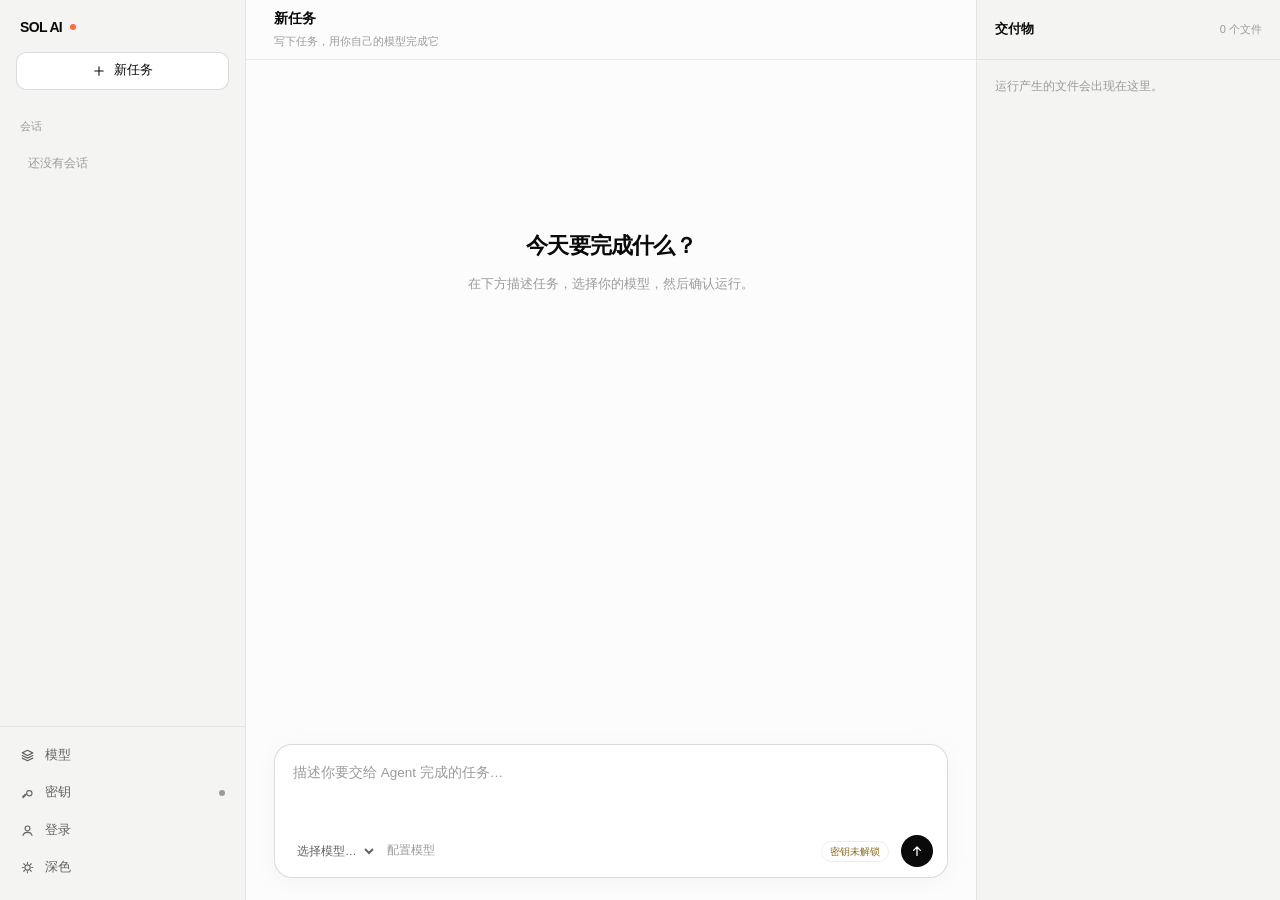
==== commit 875f8c43: "deploy: SOL AI build 2026-11-24T16:42:20.359Z" ====
--- a/index.html
+++ b/index.html
@@ -8,8 +8,8 @@
     <title>SOL AI — Work Agent</title>
     <!-- System font stack only: no external font requests, no render-blocking downloads. -->
     <link rel="icon" href="data:image/svg+xml,%3Csvg xmlns='http://www.w3.org/2000/svg' viewBox='0 0 32 32'%3E%3Crect width='32' height='32' rx='8' fill='%230A0A0A'/%3E%3Ccircle cx='16' cy='16' r='7' fill='none' stroke='%23FCFCFC' stroke-width='2'/%3E%3C/svg%3E" />
-    <script type="module" crossorigin src="/assets/index-DXUr5yFi.js"></script>
-    <link rel="stylesheet" crossorigin href="/assets/index-D0hqW99A.css">
+    <script type="module" crossorigin src="/assets/index-CM-hINgi.js"></script>
+    <link rel="stylesheet" crossorigin href="/assets/index-CkU7Ini5.css">
   </head>
   <body>
     <div id="root"></div>
--- a/assets/index-CkU7Ini5.css
+++ b/assets/index-CkU7Ini5.css
@@ -0,0 +1 @@
+:root{--bg: #fcfcfc;--bg-soft: #f4f4f3;--bg-raised: #f7f7f6;--surface: #ffffff;--ink: #0a0a0a;--ink-soft: #636363;--ink-faint: #9b9b9b;--line: rgba(0, 0, 0, .07);--line-strong: rgba(0, 0, 0, .14);--accent: #0a0a0a;--accent-hover: #333333;--on-accent: #ffffff;--accent-bright: #ff6a3d;--ok: #2c6b4b;--warn: #8a6a20;--err: #b23b32;--font-display: -apple-system, BlinkMacSystemFont, "Segoe UI", "PingFang SC", "Hiragino Sans GB", "Microsoft YaHei", sans-serif;--font-body: -apple-system, BlinkMacSystemFont, "Segoe UI", "PingFang SC", "Hiragino Sans GB", "Microsoft YaHei", sans-serif;--font-mono: ui-monospace, "SF Mono", SFMono-Regular, Menlo, Consolas, monospace;--ease: cubic-bezier(.22, 1, .36, 1);--t-fast: .16s var(--ease);--t-mid: .28s var(--ease);--radius: 12px;--sidebar-w: 246px;--artifacts-w: 304px}:root[data-theme=dark]{--bg: #0b0b0b;--bg-soft: #171717;--bg-raised: #141414;--surface: #101010;--ink: #f5f5f4;--ink-soft: #a1a1a1;--ink-faint: #707070;--line: rgba(255, 255, 255, .09);--line-strong: rgba(255, 255, 255, .18);--accent: #f5f5f4;--accent-hover: #d4d4d4;--on-accent: #0b0b0b;--ok: #7dbf9c;--warn: #d8b56a;--err: #ef8b82}*{box-sizing:border-box}html,body,#root{height:100%}body{margin:0;background:var(--bg);color:var(--ink);font-family:var(--font-body);font-size:14px;font-weight:400;line-height:1.7;-webkit-font-smoothing:antialiased;text-rendering:optimizeLegibility;transition:background var(--t-mid),color var(--t-mid)}::selection{background:var(--ink);color:var(--bg)}a{color:inherit;text-decoration:none}button,input,select,textarea{font:inherit;color:inherit}button{cursor:pointer;background:none;border:0;padding:0}button:disabled{cursor:not-allowed;opacity:.4}:focus-visible{outline:2px solid var(--ink-soft);outline-offset:3px;border-radius:4px}.display{font-family:var(--font-display);font-weight:600;line-height:1.2;letter-spacing:-.035em}.mono{font-family:var(--font-mono);font-size:.92em}.muted{color:var(--ink-soft)}.faint{color:var(--ink-faint)}.shell{display:grid;grid-template-columns:var(--sidebar-w) minmax(0,1fr);height:100vh;height:100dvh;overflow:hidden}.sidebar{display:flex;flex-direction:column;min-height:0;background:var(--bg-soft);border-right:1px solid var(--line)}.sidebar-top{padding:20px 16px 16px}.brand{display:flex;align-items:center;gap:8px;font-size:14px;font-weight:700;letter-spacing:-.045em;line-height:1;padding:0 4px 18px}.brand-dot{width:6px;height:6px;border-radius:50%;background:var(--accent-bright)}.new-task{width:100%;display:flex;align-items:center;justify-content:center;gap:8px;height:38px;border:1px solid var(--line-strong);border-radius:10px;background:var(--surface);font-size:12.5px;font-weight:500;transition:border-color var(--t-fast),background var(--t-fast)}.new-task:hover{border-color:var(--ink)}.new-task svg{width:14px;height:14px}.rail-label{padding:12px 20px 8px;font-size:10.5px;color:var(--ink-faint);letter-spacing:.04em}.stage{min-width:0;min-height:0;display:flex}.stage>.workspace{flex:1}.session-list{flex:1;min-height:0;overflow-y:auto;padding:0 8px 16px}.session-row{display:flex;align-items:center;border-radius:9px}.session-row:hover{background:var(--bg-raised)}.session-row.active{background:var(--surface)}.session-item{flex:1;min-width:0;display:flex;align-items:center;gap:9px;padding:9px 10px;text-align:left;color:var(--ink-soft);transition:color var(--t-fast)}.session-row.active .session-item{color:var(--ink);font-weight:500}.session-item:hover{color:var(--ink)}.session-dot{width:6px;height:6px;border-radius:50%;background:var(--ink-faint);flex:0 0 auto}.session-dot.running{background:var(--warn)}.session-dot.succeeded{background:var(--ok)}.session-dot.failed{background:var(--err)}.session-name{flex:1;min-width:0;overflow:hidden;text-overflow:ellipsis;white-space:nowrap;font-size:12.5px}.session-del{opacity:0;flex:0 0 auto;font-size:14px;line-height:1;color:var(--ink-faint);padding:2px 8px 2px 2px}.session-row:hover .session-del{opacity:1}.session-del:hover{color:var(--err)}.rail-empty{padding:10px 20px;font-size:11.5px;color:var(--ink-faint)}.sidebar-bottom{border-top:1px solid var(--line);padding:10px 8px 14px}.rail-btn{width:100%;display:flex;align-items:center;gap:10px;padding:8px 12px;border-radius:8px;font-size:12.5px;color:var(--ink-soft);text-align:left;transition:background var(--t-fast),color var(--t-fast)}.rail-btn:hover{background:var(--bg-raised);color:var(--ink)}.rail-btn svg{width:15px;height:15px;flex:0 0 auto}.rail-btn .rail-dot{width:6px;height:6px;border-radius:50%;margin-left:auto;background:var(--ink-faint)}.rail-btn .rail-dot.on{background:var(--ok)}.rail-btn .rail-dot.warn{background:var(--warn)}.workspace{display:grid;grid-template-columns:minmax(0,1fr) var(--artifacts-w);min-width:0;min-height:0}.thread{display:flex;flex-direction:column;min-width:0;min-height:0}.thread-head{height:60px;flex:0 0 auto;padding:0 28px;border-bottom:1px solid var(--line);display:flex;align-items:center;justify-content:space-between;gap:16px}.thread-title{font-size:13.5px;font-weight:600;letter-spacing:-.01em}.thread-sub{font-size:11px;color:var(--ink-faint);margin-top:1px}.thread-head-actions{display:flex;align-items:center;gap:10px;flex:0 0 auto}.thread-scroll{flex:1;min-height:0;overflow-y:auto}.thread-inner{max-width:780px;margin:0 auto;padding:32px 28px 48px}.thread-empty{padding:15vh 0;text-align:center}.thread-empty-title{font-size:22px;font-weight:600;letter-spacing:-.035em;margin-bottom:10px}.thread-empty-sub{font-size:12.5px;color:var(--ink-faint)}.bubble-row{display:flex;margin-bottom:22px}.bubble-row.user{justify-content:flex-end}.bubble{max-width:82%;min-width:0}.bubble-row.user .bubble{background:var(--bg-soft);border:1px solid var(--line);border-radius:16px 16px 4px;padding:11px 15px}.bubble-role{font-size:10.5px;color:var(--ink-faint);margin-bottom:5px;display:flex;gap:8px;align-items:center}.bubble-row.user .bubble-role{justify-content:flex-end}.bubble-body{font-size:13.5px;line-height:1.85;white-space:pre-wrap;overflow-wrap:anywhere}.bubble-row.assistant .bubble-body{padding-left:12px;border-left:2px solid var(--line-strong)}.bubble-row.system .bubble-body,.bubble-row.tool .bubble-body{font-size:11.5px;color:var(--ink-soft)}.bubble-row.tool .bubble-body{font-family:var(--font-mono)}.bubble-meta{font-size:10px;color:var(--ink-faint);margin-top:6px;font-family:var(--font-mono)}.trace{margin:0 0 22px;border:1px solid var(--line);border-radius:12px;background:var(--bg-soft)}.trace>summary{padding:10px 14px;font-size:11.5px;color:var(--ink-soft);cursor:pointer;list-style:none}.trace>summary::-webkit-details-marker{display:none}.trace>summary:before{content:"▸";display:inline-block;margin-right:8px;transition:transform var(--t-fast)}.trace[open]>summary:before{transform:rotate(90deg)}.trace-list{padding:0 14px 10px}.trace-step{display:flex;gap:10px;align-items:baseline;padding:7px 0;border-top:1px solid var(--line);font-size:11.5px}.trace-n{font-family:var(--font-mono);font-size:10px;color:var(--ink-faint);width:18px;flex:0 0 auto}.trace-kind{font-size:10.5px;color:var(--ink-faint);width:58px;flex:0 0 auto}.trace-summary{flex:1;min-width:0;overflow-wrap:anywhere}.trace-time{font-family:var(--font-mono);font-size:10px;color:var(--ink-faint);flex:0 0 auto}.raw-details{margin:0 0 22px;font-size:11.5px;color:var(--ink-faint)}.raw-details summary{cursor:pointer}.raw-details pre{white-space:pre-wrap;overflow-wrap:anywhere;background:var(--bg-soft);padding:12px;border-radius:10px;font-size:10.5px;max-height:260px;overflow:auto}.thread-error{border:1px solid var(--line);border-left:2px solid var(--err);padding:10px 14px;border-radius:8px;font-size:12px;color:var(--err);margin-bottom:20px}.preflight{border:1px solid var(--line-strong);border-radius:14px;background:var(--surface);padding:16px 18px;margin:0 0 22px}.preflight-head{display:flex;align-items:center;justify-content:space-between;margin-bottom:12px}.preflight-title{font-size:12.5px;font-weight:600}.preflight-grid{display:grid;grid-template-columns:88px minmax(0,1fr);gap:6px 14px;font-size:11.5px;line-height:1.7}.preflight-grid dt{color:var(--ink-faint)}.preflight-grid dd{margin:0;overflow-wrap:anywhere}.preflight-block{color:var(--err);font-size:11.5px;margin-top:10px}.preflight-notes{margin-top:10px;font-size:11px;color:var(--ink-faint)}.preflight-notes summary{cursor:pointer}.preflight-notes p{margin:6px 0 0;line-height:1.75}.preflight-foot{display:flex;align-items:center;gap:10px;margin-top:16px;flex-wrap:wrap}.preflight-hint{font-size:10.5px;color:var(--ink-faint)}.composer-wrap{flex:0 0 auto;padding:12px 28px 22px;background:var(--bg)}.composer-inner{max-width:780px;margin:0 auto}.composer{border:1px solid var(--line-strong);background:var(--surface);border-radius:18px;padding:14px 14px 10px;box-shadow:0 4px 24px #00000009;transition:border-color var(--t-fast)}.composer:focus-within{border-color:var(--ink-soft)}.composer-input{width:100%;min-height:60px;max-height:220px;padding:2px 4px 6px;border:0;outline:none;background:transparent;resize:none;font-family:var(--font-body);font-size:13.5px;line-height:1.75;color:var(--ink)}.composer-input::placeholder{color:var(--ink-faint)}.composer-bar{display:flex;align-items:center;justify-content:space-between;gap:12px;padding-top:8px}.composer-left{display:flex;align-items:center;gap:10px;min-width:0;flex-wrap:wrap}.composer-select{border:0;background:transparent;color:var(--ink-soft);font-size:11.5px;padding:2px 4px;max-width:230px;text-overflow:ellipsis}.composer-select:focus{outline:none;color:var(--ink)}.composer-vault{font-size:10.5px;color:var(--ink-faint);white-space:nowrap}.composer-actions{display:flex;align-items:center;gap:12px;flex:0 0 auto}.composer-send{width:32px;height:32px;border-radius:50%;background:var(--accent);color:var(--on-accent);display:grid;place-items:center;transition:background var(--t-fast)}.composer-send:hover:not(:disabled){background:var(--accent-hover)}.composer-send svg{width:16px;height:16px}.composer-error{font-size:11.5px;color:var(--err);margin:0 0 8px;text-align:center}.artifacts{border-left:1px solid var(--line);background:var(--bg-soft);display:flex;flex-direction:column;min-height:0}.artifacts-head{height:60px;flex:0 0 auto;padding:0 18px;border-bottom:1px solid var(--line);display:flex;align-items:center;justify-content:space-between;font-size:12.5px;font-weight:600}.artifacts-count{font-size:11px;color:var(--ink-faint);font-weight:400}.artifacts-list{padding:10px;overflow-y:auto;max-height:40%;flex:0 1 auto}.artifact-item{width:100%;display:block;text-align:left;padding:9px 11px;border-radius:9px;border:1px solid transparent;margin-bottom:3px;transition:background var(--t-fast)}.artifact-item:hover{background:var(--bg-raised)}.artifact-item.active{background:var(--surface);border-color:var(--line)}.artifact-name{font-size:12px;font-weight:500;overflow:hidden;text-overflow:ellipsis;white-space:nowrap}.artifact-meta{font-size:10px;color:var(--ink-faint);margin-top:2px}.artifacts-empty{padding:16px 18px;font-size:11.5px;color:var(--ink-faint);line-height:1.8}.artifacts-preview{flex:1;min-height:0;display:flex;flex-direction:column;border-top:1px solid var(--line)}.artifacts-preview-head{padding:12px 18px 8px;display:flex;align-items:center;justify-content:space-between;gap:8px}.artifacts-preview-title{font-size:11px;color:var(--ink-faint);overflow:hidden;text-overflow:ellipsis;white-space:nowrap}.artifacts-preview-body{flex:1;min-height:0;overflow:auto;margin:0 12px 12px;padding:12px;background:var(--surface);border:1px solid var(--line);border-radius:10px;font-family:var(--font-mono);font-size:11px;line-height:1.8;white-space:pre-wrap;overflow-wrap:anywhere}.btn{display:inline-flex;align-items:center;justify-content:center;gap:7px;padding:8px 15px;border:1px solid var(--line-strong);border-radius:9px;font-size:12px;font-weight:500;background:transparent;color:var(--ink);transition:border-color var(--t-fast),background var(--t-fast);white-space:nowrap}.btn:hover:not(:disabled){border-color:var(--ink)}.btn-primary{background:var(--accent);border-color:var(--accent);color:var(--on-accent)}.btn-primary:hover:not(:disabled){background:var(--accent-hover);border-color:var(--accent-hover)}.btn-ghost{border-color:transparent;color:var(--ink-soft)}.btn-ghost:hover:not(:disabled){color:var(--ink);border-color:transparent}.btn-danger{color:var(--err)}.btn-danger:hover:not(:disabled){border-color:var(--err)}.btn-sm{padding:5px 11px;font-size:11px}.btn-lg{padding:11px 22px;font-size:13px}.text-btn{font-size:11.5px;color:var(--ink-faint);transition:color var(--t-fast);white-space:nowrap}.text-btn:hover{color:var(--ink)}.thread-head-actions .artifacts-toggle{display:none}.field{display:block;margin-bottom:16px}.field-label{display:flex;align-items:baseline;justify-content:space-between;gap:10px;font-size:11.5px;font-weight:500;margin-bottom:6px}.field-hint{font-weight:400;color:var(--ink-faint);font-size:10.5px}.input,.select,.textarea{width:100%;padding:9px 11px;background:var(--surface);border:1px solid var(--line-strong);border-radius:9px;font-size:12.5px;transition:border-color var(--t-fast)}.input:focus,.select:focus,.textarea:focus{outline:none;border-color:var(--ink-soft)}.input::placeholder,.textarea::placeholder{color:var(--ink-faint)}.textarea{resize:vertical;min-height:80px;line-height:1.75}.select{-webkit-appearance:none;-moz-appearance:none;appearance:none;background-image:linear-gradient(45deg,transparent 50%,var(--ink-soft) 50%),linear-gradient(135deg,var(--ink-soft) 50%,transparent 50%);background-position:calc(100% - 15px) 50%,calc(100% - 10px) 50%;background-size:5px 5px,5px 5px;background-repeat:no-repeat;padding-right:30px}.form-grid{display:grid;grid-template-columns:repeat(2,minmax(0,1fr));gap:0 14px}.check-grid{display:grid;grid-template-columns:repeat(2,minmax(0,1fr));gap:8px 14px}.check{display:flex;align-items:flex-start;gap:8px;font-size:12px;line-height:1.55;cursor:pointer}.check input{margin:3px 0 0;accent-color:var(--ink);flex:0 0 auto}.check small{display:block;color:var(--ink-faint);font-size:10px}.divider{height:1px;background:var(--line);margin:22px 0}.inline-status{font-size:11.5px;margin-top:10px;line-height:1.8}.pill{display:inline-flex;align-items:center;gap:4px;padding:1px 8px;border-radius:999px;font-size:10px;border:1px solid var(--line);color:var(--ink-faint);background:transparent;white-space:nowrap}.pill.ok{color:var(--ok)}.pill.warn{color:var(--warn)}.pill.err{color:var(--err)}.pill.accent{color:var(--ink-soft)}.callout{font-size:11.5px;line-height:1.8;color:var(--ink-soft);border-bottom:1px solid var(--line);padding-bottom:14px;margin-bottom:18px}.callout strong{color:var(--ink);font-weight:600}.callout.neutral{color:var(--ink-soft)}.result-box{background:var(--bg-soft);border-radius:10px;padding:12px 14px;font-family:var(--font-mono);font-size:11px;line-height:1.8;color:var(--ink-soft);white-space:pre-wrap;word-break:break-word;margin-top:12px}.dlg-row{display:flex;align-items:center;gap:12px;padding:11px 0;border-bottom:1px solid var(--line)}.dlg-row:last-child{border-bottom:0}.dlg-main{flex:1;min-width:0}.dlg-name{font-size:12.5px;font-weight:500;display:flex;align-items:center;gap:8px;flex-wrap:wrap}.dlg-meta{font-size:10.5px;color:var(--ink-faint);margin-top:2px;overflow:hidden;text-overflow:ellipsis;white-space:nowrap}.dlg-actions{display:flex;gap:6px;flex:0 0 auto}.dlg-empty{font-size:12px;color:var(--ink-faint);padding:18px 0}.dlg-foot-note{font-size:10.5px;color:var(--ink-faint);line-height:1.8;margin-top:16px}.dlg-fold{margin-top:20px;border-top:1px solid var(--line);padding-top:12px}.dlg-fold>summary{font-size:11.5px;color:var(--ink-faint);cursor:pointer}.dlg-fold-body{padding-top:12px}.overlay{position:fixed;top:0;right:0;bottom:0;left:0;z-index:100;background:#0a0a0a57;display:flex;align-items:flex-start;justify-content:center;padding:8vh 20px 40px;overflow-y:auto;animation:fade .18s var(--ease)}.overlay.overlay-top{z-index:140}.modal{width:min(600px,100%);background:var(--surface);border:1px solid var(--line);border-radius:18px;box-shadow:0 18px 60px #00000024;animation:rise .24s var(--ease)}.modal-head{padding:20px 24px 14px;border-bottom:1px solid var(--line);display:flex;justify-content:space-between;align-items:flex-start;gap:16px}.modal-title{font-size:15px;font-weight:600;letter-spacing:-.02em}.modal-sub{font-size:11.5px;color:var(--ink-soft);margin-top:4px;line-height:1.7}.modal-body{padding:20px 24px}.modal-foot{padding:14px 24px;border-top:1px solid var(--line);display:flex;justify-content:flex-end;gap:8px}.modal-close{font-size:20px;line-height:1;color:var(--ink-faint);padding:0 4px}.modal-close:hover{color:var(--ink)}@keyframes fade{0%{opacity:0}to{opacity:1}}@keyframes rise{0%{opacity:0;transform:translateY(8px)}to{opacity:1;transform:none}}.mobile-bar{display:none}@media(max-width:1100px){.workspace{grid-template-columns:minmax(0,1fr)}.artifacts{display:none}.thread-head-actions .artifacts-toggle{display:inline-flex}.workspace.show-artifacts .artifacts{display:flex;position:fixed;top:0;right:0;bottom:0;z-index:60;width:min(360px,92vw);box-shadow:-12px 0 40px #0000001f;background:var(--surface)}}.mobile-bar .text-btn{display:inline-flex;align-items:center}.mobile-bar svg{width:18px;height:18px}@media(max-width:720px){.shell{grid-template-columns:minmax(0,1fr);grid-template-rows:auto minmax(0,1fr)}.mobile-bar{display:flex;align-items:center;gap:12px;height:52px;padding:0 16px;border-bottom:1px solid var(--line);background:var(--bg-soft)}.mobile-bar .brand{padding:0;flex:1}.sidebar{position:fixed;top:0;left:0;bottom:0;z-index:80;width:min(280px,86vw);transform:translate(-100%);transition:transform var(--t-mid);box-shadow:12px 0 40px #0000001f}.shell.nav-open .sidebar{transform:none}.thread-head{padding:0 16px}.thread-inner{padding:24px 16px 36px}.composer-wrap{padding:10px 14px 16px}.thread-empty{padding:8vh 0}.form-grid,.check-grid{grid-template-columns:1fr}.preflight-grid{grid-template-columns:74px minmax(0,1fr)}}@media(prefers-reduced-motion:reduce){*,*:before,*:after{animation-duration:.01ms!important;transition-duration:.01ms!important}}
